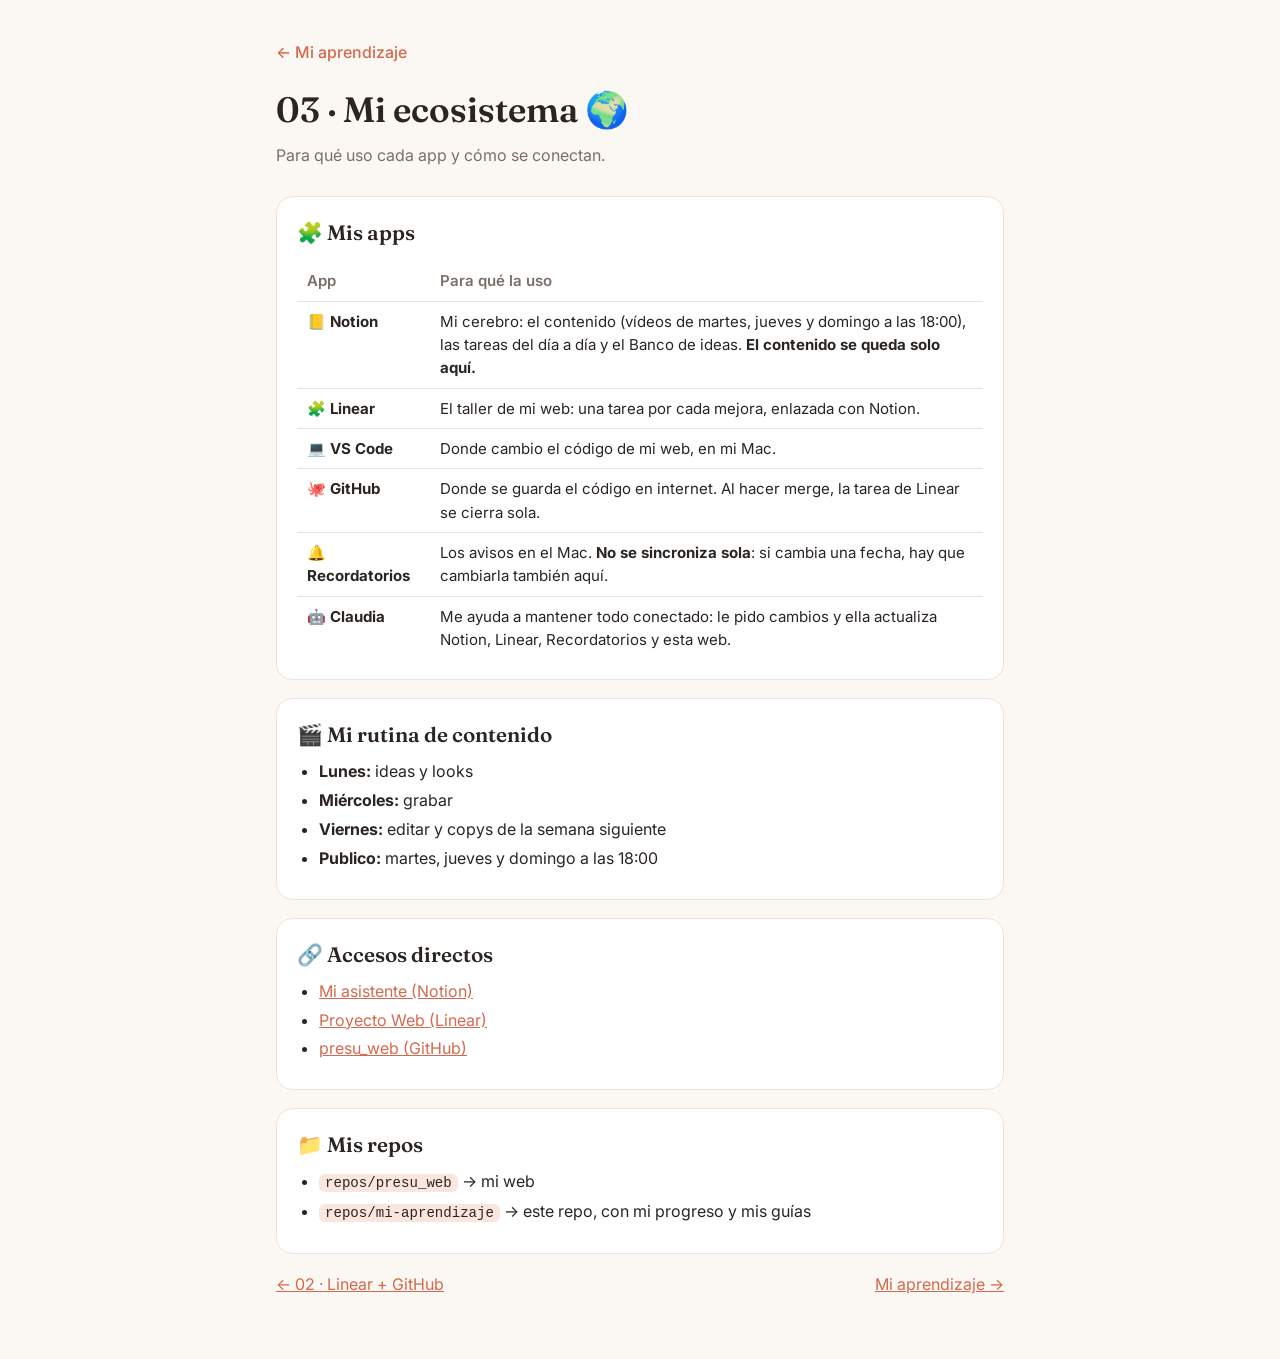
==== guias/03-mi-ecosistema.html @ df70965c "Convertir las guías en páginas web enlazadas desde mi progreso Co-Authored-By: Claude Opus 5.5 <nore" ====
<!doctype html>
<html lang="es">
<head>
<meta charset="utf-8">
<meta name="viewport" content="width=device-width, initial-scale=1">
<title>Mi ecosistema</title>
<link rel="preconnect" href="https://fonts.googleapis.com">
<link href="https://fonts.googleapis.com/css2?family=Fraunces:opsz,wght@9..144,600&family=Inter:wght@400;500;600&display=swap" rel="stylesheet">
<link rel="stylesheet" href="../estilo.css">
</head>
<body>
<main>
  <a class="volver" href="../index.html">← Mi aprendizaje</a>
  <h1>03 · Mi ecosistema 🌍</h1>
  <p class="sub">Para qué uso cada app y cómo se conectan.</p>

  <section class="card" id="apps">
    <h2>🧩 Mis apps</h2>
    <div class="tabla"><table>
      <tr><th>App</th><th>Para qué la uso</th></tr>
      <tr><td>📒 <b>Notion</b></td><td>Mi cerebro: el contenido (vídeos de martes, jueves y domingo a las 18:00), las tareas del día a día y el Banco de ideas. <b>El contenido se queda solo aquí.</b></td></tr>
      <tr><td>🧩 <b>Linear</b></td><td>El taller de mi web: una tarea por cada mejora, enlazada con Notion.</td></tr>
      <tr><td>💻 <b>VS Code</b></td><td>Donde cambio el código de mi web, en mi Mac.</td></tr>
      <tr><td>🐙 <b>GitHub</b></td><td>Donde se guarda el código en internet. Al hacer merge, la tarea de Linear se cierra sola.</td></tr>
      <tr><td>🔔 <b>Recordatorios</b></td><td>Los avisos en el Mac. <b>No se sincroniza sola</b>: si cambia una fecha, hay que cambiarla también aquí.</td></tr>
      <tr><td>🤖 <b>Claudia</b></td><td>Me ayuda a mantener todo conectado: le pido cambios y ella actualiza Notion, Linear, Recordatorios y esta web.</td></tr>
    </table></div>
  </section>

  <section class="card" id="rutina">
    <h2>🎬 Mi rutina de contenido</h2>
    <ul>
      <li><b>Lunes:</b> ideas y looks</li>
      <li><b>Miércoles:</b> grabar</li>
      <li><b>Viernes:</b> editar y copys de la semana siguiente</li>
      <li><b>Publico:</b> martes, jueves y domingo a las 18:00</li>
    </ul>
  </section>

  <section class="card" id="enlaces">
    <h2>🔗 Accesos directos</h2>
    <ul>
      <li><a href="https://app.notion.com/p/3f2bb3362f9e8112b211f5ecc3740eb8">Mi asistente (Notion)</a></li>
      <li><a href="https://linear.app/annatoledorodd/project/web-d24eb48d4e38">Proyecto Web (Linear)</a></li>
      <li><a href="https://github.com/atoledorodd/presu_web">presu_web (GitHub)</a></li>
    </ul>
  </section>

  <section class="card" id="repos">
    <h2>📁 Mis repos</h2>
    <ul>
      <li><code>repos/presu_web</code> → mi web</li>
      <li><code>repos/mi-aprendizaje</code> → este repo, con mi progreso y mis guías</li>
    </ul>
  </section>

  <nav class="nav-guias">
    <a href="02-linear-github.html">← 02 · Linear + GitHub</a>
    <a href="../index.html">Mi aprendizaje →</a>
  </nav>
</main>
</body>
</html>
---- estilo.css ----
/* 🎨 Estilo compartido por todas las páginas (la web de progreso y las guías) */

:root {
  --bg: #fbf7f2; --card: #ffffff; --ink: #2b2522; --muted: #7a6f68;
  --line: #ece4dc; --accent: #d4694f; --accent-soft: #fbe6df;
  --ok: #3f8f6b; --ok-soft: #e1f2e9;
}
@media (prefers-color-scheme: dark) {
  :root:not([data-theme="light"]) {
    --bg: #1c1917; --card: #262220; --ink: #f3ede8; --muted: #a89d95;
    --line: #3a3330; --accent: #ef8a6f; --accent-soft: #3d2a24;
    --ok: #6cc59b; --ok-soft: #1f3329;
  }
}
:root[data-theme="dark"] {
  --bg: #1c1917; --card: #262220; --ink: #f3ede8; --muted: #a89d95;
  --line: #3a3330; --accent: #ef8a6f; --accent-soft: #3d2a24;
  --ok: #6cc59b; --ok-soft: #1f3329;
}
* { box-sizing: border-box; }
body { margin: 0; background: var(--bg); color: var(--ink);
       font: 16px/1.55 Inter, system-ui, sans-serif; }
main { max-width: 760px; margin: 0 auto; padding: 40px 16px 64px; }
h1, h2, h3 { font-family: Fraunces, Georgia, serif; font-weight: 600; margin: 0; }
h1 { font-size: 2.2rem; }
h2 { font-size: 1.3rem; display: flex; align-items: center; gap: 8px; }
h3 { font-size: 1.05rem; margin: 18px 0 6px; }
a { color: var(--accent); }
.sub { color: var(--muted); margin: 6px 0 28px; }

.card { background: var(--card); border: 1px solid var(--line);
        border-radius: 16px; padding: 20px; margin-bottom: 18px; }
.card > h2 + * { margin-top: 12px; }

/* Barra de progreso */
.big { display: flex; align-items: baseline; gap: 10px; }
.big b { font-size: 2.6rem; font-family: Fraunces, Georgia, serif; color: var(--accent); }
.bar { height: 12px; background: var(--line); border-radius: 99px; overflow: hidden; margin-top: 10px; }
.bar span { display: block; height: 100%; background: var(--accent); border-radius: 99px;
            transition: width .6s ease; }
.bar.small { height: 6px; margin: 8px 0 14px; }

.next { background: var(--accent-soft); border-color: transparent; }
.next small { text-transform: uppercase; letter-spacing: .06em; font-weight: 600; color: var(--accent); }
.next p { margin: 4px 0 0; }

.count { margin-left: auto; font: 500 .85rem Inter, sans-serif; color: var(--muted); }

/* Lista de pasos */
ul.pasos { list-style: none; padding: 0; margin: 0; }
ul.pasos li { display: flex; gap: 12px; padding: 10px 0; border-top: 1px solid var(--line); }
ul.pasos li:first-child { border-top: 0; }
.dot { flex: none; width: 24px; height: 24px; border-radius: 50%; border: 2px solid var(--line);
       display: grid; place-items: center; font-size: .8rem; margin-top: 1px; }
li.done .dot { background: var(--ok); border-color: var(--ok); color: #fff; }
li.done .t { color: var(--muted); text-decoration: line-through; }
.t { font-weight: 500; }
.n { color: var(--muted); font-size: .9rem; }
.n a { white-space: nowrap; }

/* Desplegables, código y diccionario */
details { border-top: 1px solid var(--line); padding: 10px 0; }
details:first-of-type { border-top: 0; }
summary { cursor: pointer; font-weight: 600; }
code { background: var(--accent-soft); padding: 1px 6px; border-radius: 6px; font-size: .88rem;
       word-break: break-word; }
dl { margin: 0; }
dt { font-weight: 600; margin-top: 10px; }
dd { margin: 2px 0 0; color: var(--muted); }

/* Sesiones */
.fecha { color: var(--accent); font-weight: 600; }
ul.hicimos { padding-left: 22px; margin: 8px 0; }
.aprendi { background: var(--ok-soft); border-radius: 10px; padding: 8px 12px; margin: 6px 0 0; }

/* Tarjetas de guías */
.guias { display: grid; gap: 10px; }
.guia { display: block; padding: 14px 16px; border: 1px solid var(--line); border-radius: 12px;
        text-decoration: none; color: var(--ink); }
.guia:hover { border-color: var(--accent); }
.guia b { display: block; }
.guia span { color: var(--muted); font-size: .9rem; }

/* Páginas de guía */
.volver { display: inline-block; margin-bottom: 18px; text-decoration: none; font-weight: 500; }
.card ol, .card ul:not(.pasos) { padding-left: 22px; margin: 8px 0; }
.card li { margin: 4px 0; }
.tabla { overflow-x: auto; }
table { border-collapse: collapse; width: 100%; font-size: .94rem; }
th, td { text-align: left; padding: 8px 10px; border-top: 1px solid var(--line); vertical-align: top; }
th { color: var(--muted); font-weight: 600; border-top: 0; }
.aviso { background: var(--accent-soft); border-radius: 10px; padding: 10px 14px; margin: 10px 0 0; }
.nav-guias { display: flex; justify-content: space-between; gap: 12px; flex-wrap: wrap; margin-top: 8px; }

footer { color: var(--muted); font-size: .85rem; text-align: center; margin-top: 30px; }
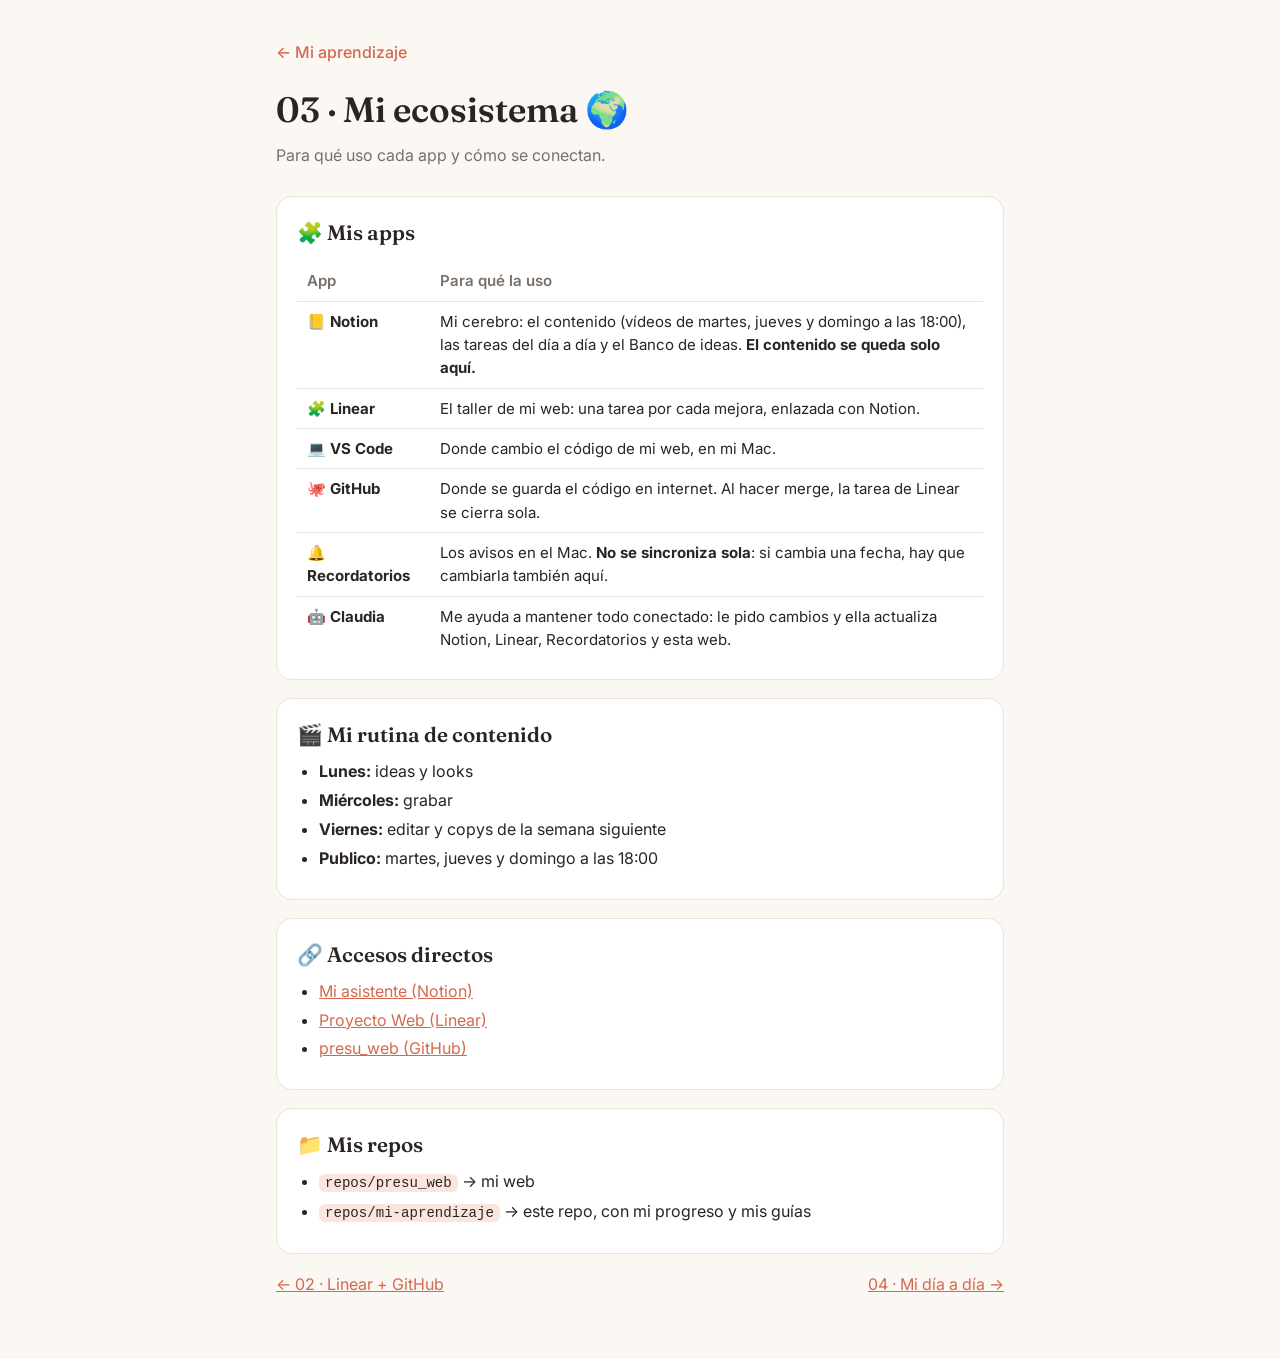
==== commit 6207f271: "Añadir guía 04: mi workflow del día a día Co-Authored-By: Claude Opus 5.5 <noreply@anthropic.com>" ====
--- a/guias/03-mi-ecosistema.html
+++ b/guias/03-mi-ecosistema.html
@@ -56,7 +56,7 @@
 
   <nav class="nav-guias">
     <a href="02-linear-github.html">← 02 · Linear + GitHub</a>
-    <a href="../index.html">Mi aprendizaje →</a>
+    <a href="04-mi-dia-a-dia.html">04 · Mi día a día →</a>
   </nav>
 </main>
 </body>
